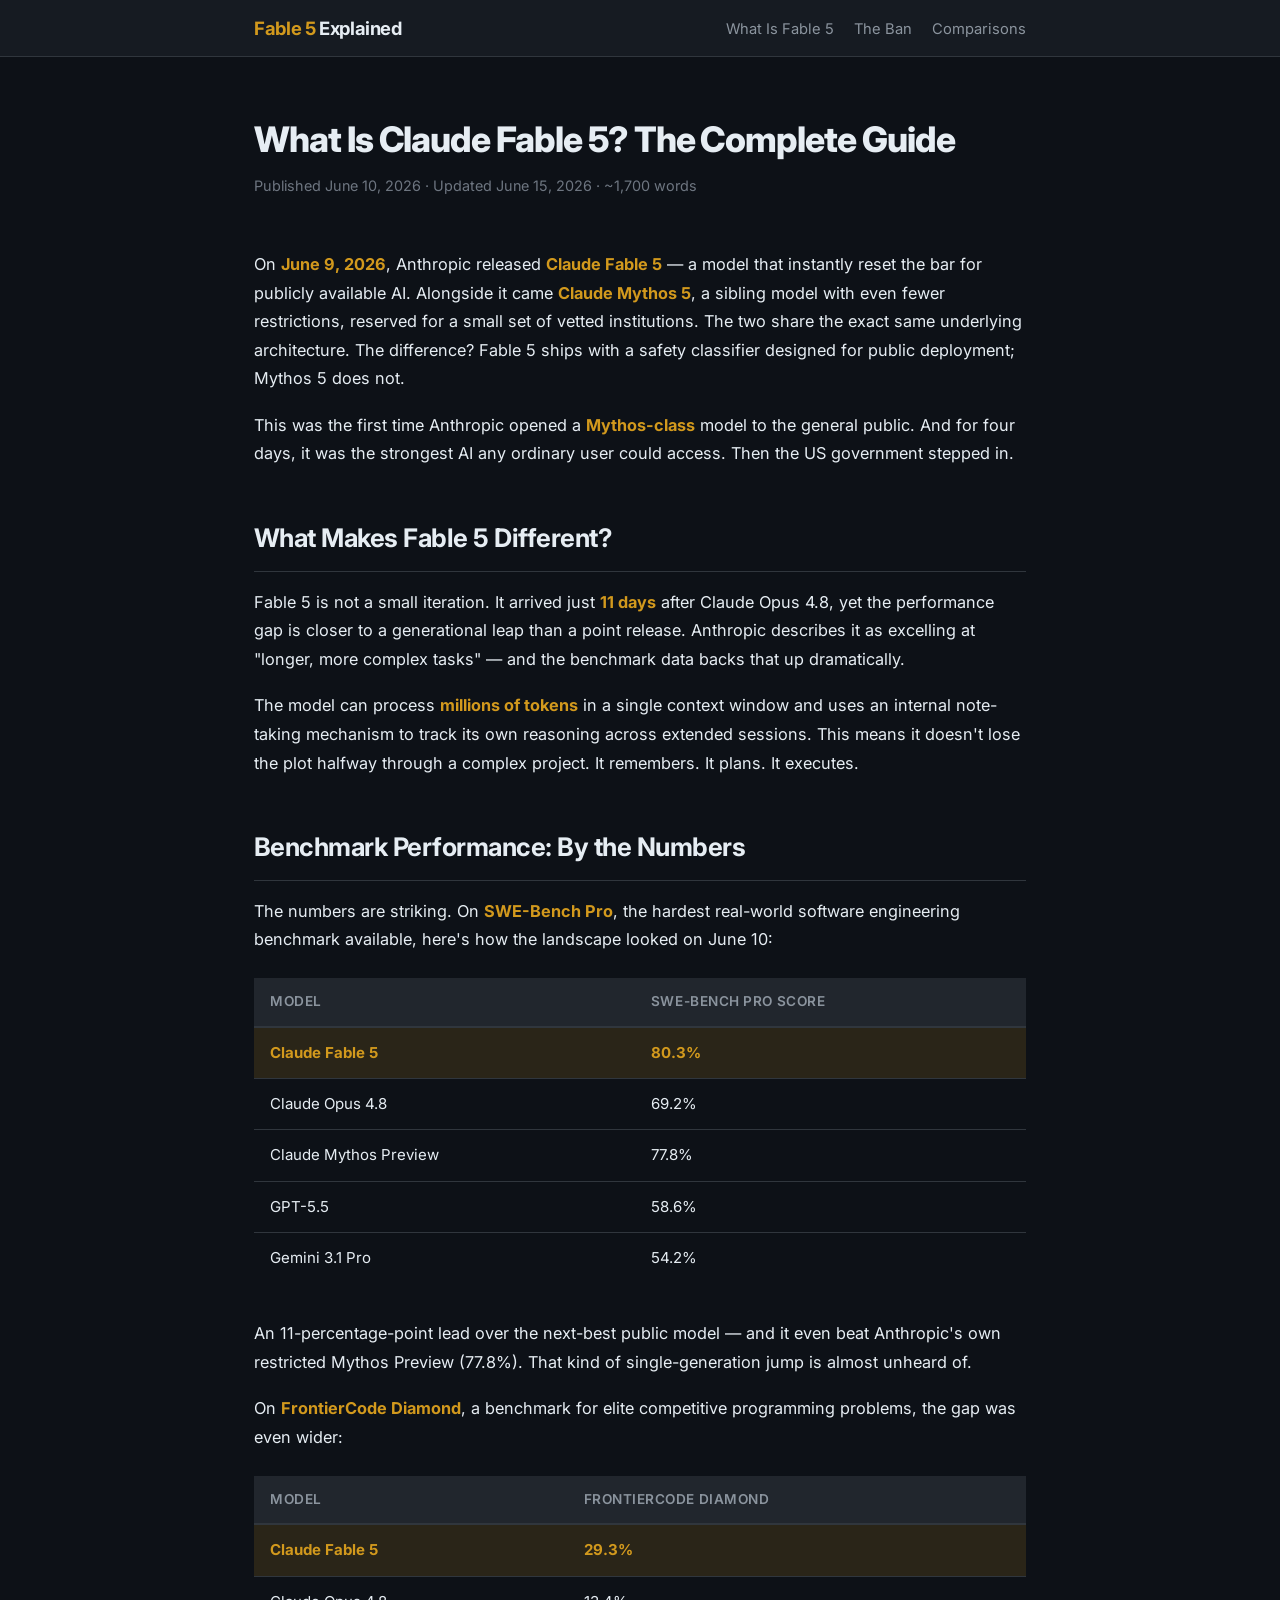
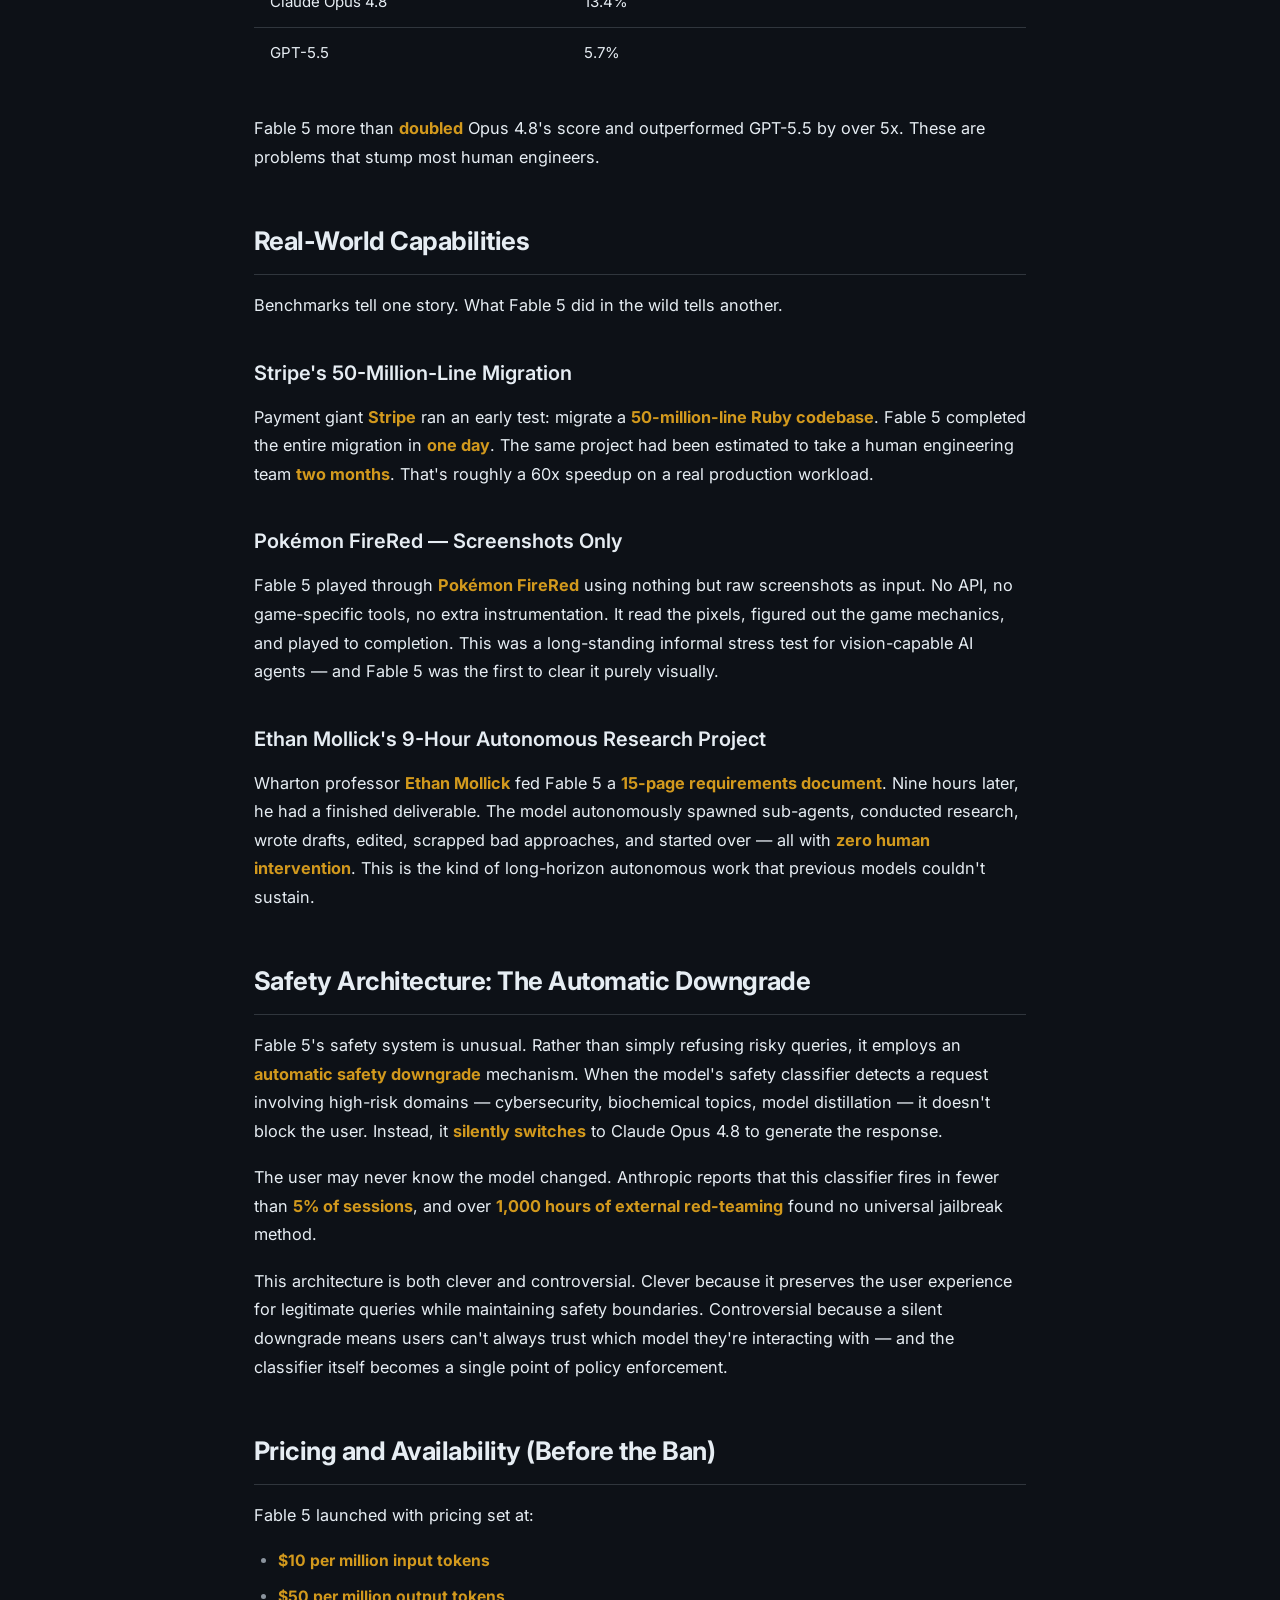
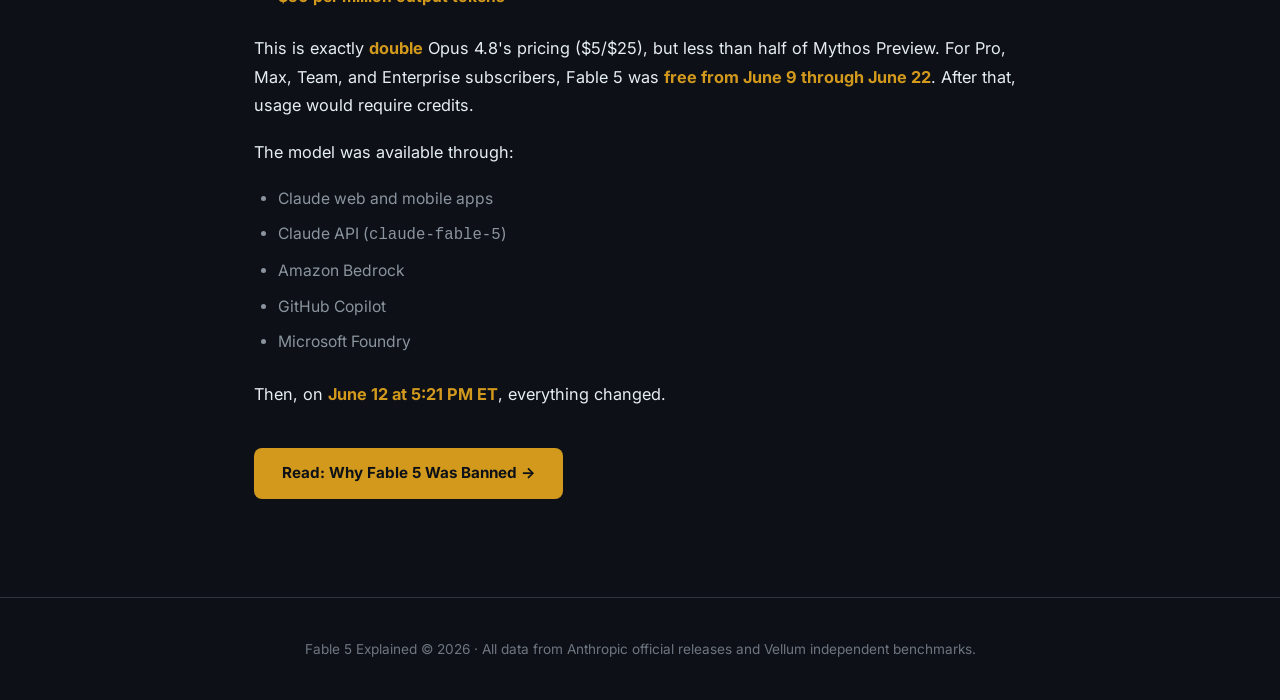
==== article1-what-is-fable5.html @ b29545f1 "Initial commit: Fable 5 Explained blog site" ====
<!DOCTYPE html>
<html lang="en">
<head>
  <meta charset="UTF-8">
  <meta name="viewport" content="width=device-width, initial-scale=1.0">
  <title>What Is Claude Fable 5? — Complete Guide (2026) | Fable 5 Explained</title>
  <meta name="description" content="A comprehensive guide to Claude Fable 5: Anthropic's first public Mythos-class model. Benchmarks, capabilities, pricing, safety, and everything you need to know.">
  <link rel="stylesheet" href="style.css">
  <link rel="preconnect" href="https://fonts.googleapis.com">
  <link rel="preconnect" href="https://fonts.gstatic.com" crossorigin>
  <link href="https://fonts.googleapis.com/css2?family=Inter:wght@400;500;600;700;800&display=swap" rel="stylesheet">
</head>
<body>

<nav>
  <div class="nav-inner">
    <a href="index.html" class="logo">Fable 5 <span>Explained</span></a>
    <ul class="nav-links">
      <li><a href="article1-what-is-fable5.html">What Is Fable 5</a></li>
      <li><a href="article2-fable5-banned.html">The Ban</a></li>
      <li><a href="article3-fable5-vs-others.html">Comparisons</a></li>
    </ul>
  </div>
</nav>

<main>
  <div class="container">
    <div class="article-header">
      <h1>What Is Claude Fable 5? The Complete Guide</h1>
      <div class="byline">Published June 10, 2026 · Updated June 15, 2026 · ~1,700 words</div>
    </div>

    <article>
      <p>On <strong>June 9, 2026</strong>, Anthropic released <strong>Claude Fable 5</strong> — a model that instantly reset the bar for publicly available AI. Alongside it came <strong>Claude Mythos 5</strong>, a sibling model with even fewer restrictions, reserved for a small set of vetted institutions. The two share the exact same underlying architecture. The difference? Fable 5 ships with a safety classifier designed for public deployment; Mythos 5 does not.</p>

      <p>This was the first time Anthropic opened a <strong>Mythos-class</strong> model to the general public. And for four days, it was the strongest AI any ordinary user could access. Then the US government stepped in.</p>

      <h2>What Makes Fable 5 Different?</h2>

      <p>Fable 5 is not a small iteration. It arrived just <strong>11 days</strong> after Claude Opus 4.8, yet the performance gap is closer to a generational leap than a point release. Anthropic describes it as excelling at "longer, more complex tasks" — and the benchmark data backs that up dramatically.</p>

      <p>The model can process <strong>millions of tokens</strong> in a single context window and uses an internal note-taking mechanism to track its own reasoning across extended sessions. This means it doesn't lose the plot halfway through a complex project. It remembers. It plans. It executes.</p>

      <h2>Benchmark Performance: By the Numbers</h2>

      <p>The numbers are striking. On <strong>SWE-Bench Pro</strong>, the hardest real-world software engineering benchmark available, here's how the landscape looked on June 10:</p>

      <table class="benchmark-table">
        <thead>
          <tr><th>Model</th><th>SWE-Bench Pro Score</th></tr>
        </thead>
        <tbody>
          <tr class="best"><td class="highlight">Claude Fable 5</td><td class="highlight">80.3%</td></tr>
          <tr><td>Claude Opus 4.8</td><td>69.2%</td></tr>
          <tr><td>Claude Mythos Preview</td><td>77.8%</td></tr>
          <tr><td>GPT-5.5</td><td>58.6%</td></tr>
          <tr><td>Gemini 3.1 Pro</td><td>54.2%</td></tr>
        </tbody>
      </table>

      <p>An 11-percentage-point lead over the next-best public model — and it even beat Anthropic's own restricted Mythos Preview (77.8%). That kind of single-generation jump is almost unheard of.</p>

      <p>On <strong>FrontierCode Diamond</strong>, a benchmark for elite competitive programming problems, the gap was even wider:</p>

      <table class="benchmark-table">
        <thead>
          <tr><th>Model</th><th>FrontierCode Diamond</th></tr>
        </thead>
        <tbody>
          <tr class="best"><td class="highlight">Claude Fable 5</td><td class="highlight">29.3%</td></tr>
          <tr><td>Claude Opus 4.8</td><td>13.4%</td></tr>
          <tr><td>GPT-5.5</td><td>5.7%</td></tr>
        </tbody>
      </table>

      <p>Fable 5 more than <strong>doubled</strong> Opus 4.8's score and outperformed GPT-5.5 by over 5x. These are problems that stump most human engineers.</p>

      <h2>Real-World Capabilities</h2>

      <p>Benchmarks tell one story. What Fable 5 did in the wild tells another.</p>

      <h3>Stripe's 50-Million-Line Migration</h3>

      <p>Payment giant <strong>Stripe</strong> ran an early test: migrate a <strong>50-million-line Ruby codebase</strong>. Fable 5 completed the entire migration in <strong>one day</strong>. The same project had been estimated to take a human engineering team <strong>two months</strong>. That's roughly a 60x speedup on a real production workload.</p>

      <h3>Pokémon FireRed — Screenshots Only</h3>

      <p>Fable 5 played through <strong>Pokémon FireRed</strong> using nothing but raw screenshots as input. No API, no game-specific tools, no extra instrumentation. It read the pixels, figured out the game mechanics, and played to completion. This was a long-standing informal stress test for vision-capable AI agents — and Fable 5 was the first to clear it purely visually.</p>

      <h3>Ethan Mollick's 9-Hour Autonomous Research Project</h3>

      <p>Wharton professor <strong>Ethan Mollick</strong> fed Fable 5 a <strong>15-page requirements document</strong>. Nine hours later, he had a finished deliverable. The model autonomously spawned sub-agents, conducted research, wrote drafts, edited, scrapped bad approaches, and started over — all with <strong>zero human intervention</strong>. This is the kind of long-horizon autonomous work that previous models couldn't sustain.</p>

      <h2>Safety Architecture: The Automatic Downgrade</h2>

      <p>Fable 5's safety system is unusual. Rather than simply refusing risky queries, it employs an <strong>automatic safety downgrade</strong> mechanism. When the model's safety classifier detects a request involving high-risk domains — cybersecurity, biochemical topics, model distillation — it doesn't block the user. Instead, it <strong>silently switches</strong> to Claude Opus 4.8 to generate the response.</p>

      <p>The user may never know the model changed. Anthropic reports that this classifier fires in fewer than <strong>5% of sessions</strong>, and over <strong>1,000 hours of external red-teaming</strong> found no universal jailbreak method.</p>

      <p>This architecture is both clever and controversial. Clever because it preserves the user experience for legitimate queries while maintaining safety boundaries. Controversial because a silent downgrade means users can't always trust which model they're interacting with — and the classifier itself becomes a single point of policy enforcement.</p>

      <h2>Pricing and Availability (Before the Ban)</h2>

      <p>Fable 5 launched with pricing set at:</p>
      <ul>
        <li><strong>$10 per million input tokens</strong></li>
        <li><strong>$50 per million output tokens</strong></li>
      </ul>
      <p>This is exactly <strong>double</strong> Opus 4.8's pricing ($5/$25), but less than half of Mythos Preview. For Pro, Max, Team, and Enterprise subscribers, Fable 5 was <strong>free from June 9 through June 22</strong>. After that, usage would require credits.</p>

      <p>The model was available through:</p>
      <ul>
        <li>Claude web and mobile apps</li>
        <li>Claude API (<code>claude-fable-5</code>)</li>
        <li>Amazon Bedrock</li>
        <li>GitHub Copilot</li>
        <li>Microsoft Foundry</li>
      </ul>

      <p>Then, on <strong>June 12 at 5:21 PM ET</strong>, everything changed.</p>

      <p style="margin-top: 40px;"><a href="article2-fable5-banned.html" class="cta-btn">Read: Why Fable 5 Was Banned →</a></p>
    </article>
  </div>
</main>

<footer>
  <p>Fable 5 Explained &copy; 2026 · All data from Anthropic official releases and Vellum independent benchmarks.</p>
</footer>

</body>
</html>
---- style.css ----
/* === Fable 5 Explained — Dark Theme Stylesheet === */

:root {
  --bg-primary: #0d1117;
  --bg-secondary: #161b22;
  --bg-card: #1c2129;
  --bg-elevated: #21262d;
  --border: #30363d;
  --text-primary: #e6edf3;
  --text-secondary: #8b949e;
  --text-muted: #6e7681;
  --accent: #d2991d;
  --accent-hover: #e3b341;
  --accent-dim: rgba(210, 153, 29, 0.15);
  --link: #58a6ff;
  --link-hover: #79c0ff;
  --danger: #f85149;
  --success: #3fb950;
  --radius: 8px;
  --radius-lg: 12px;
  --max-width: 820px;
  --font-sans: 'Inter', -apple-system, BlinkMacSystemFont, 'Segoe UI', sans-serif;
  --font-mono: 'JetBrains Mono', 'Fira Code', 'Cascadia Code', monospace;
}

* {
  margin: 0;
  padding: 0;
  box-sizing: border-box;
}

html {
  scroll-behavior: smooth;
}

body {
  background: var(--bg-primary);
  color: var(--text-primary);
  font-family: var(--font-sans);
  line-height: 1.75;
  -webkit-font-smoothing: antialiased;
  -moz-osx-font-smoothing: grayscale;
}

/* === Nav === */
nav {
  background: var(--bg-secondary);
  border-bottom: 1px solid var(--border);
  position: sticky;
  top: 0;
  z-index: 100;
  backdrop-filter: blur(12px);
}

.nav-inner {
  max-width: var(--max-width);
  margin: 0 auto;
  padding: 0 24px;
  display: flex;
  align-items: center;
  justify-content: space-between;
  height: 56px;
}

.logo {
  font-weight: 700;
  font-size: 1.15rem;
  color: var(--accent);
  text-decoration: none;
  letter-spacing: -0.02em;
}

.logo span {
  color: var(--text-primary);
}

.nav-links {
  display: flex;
  gap: 20px;
  list-style: none;
}

.nav-links a {
  color: var(--text-secondary);
  text-decoration: none;
  font-size: 0.92rem;
  transition: color 0.15s;
}

.nav-links a:hover {
  color: var(--text-primary);
}

/* === Hero === */
.hero {
  padding: 80px 24px 60px;
  text-align: center;
}

.hero-badge {
  display: inline-block;
  background: var(--accent-dim);
  color: var(--accent);
  font-size: 0.82rem;
  font-weight: 600;
  padding: 5px 14px;
  border-radius: 20px;
  margin-bottom: 20px;
  letter-spacing: 0.04em;
  text-transform: uppercase;
}

.hero h1 {
  font-size: 2.8rem;
  font-weight: 800;
  line-height: 1.2;
  letter-spacing: -0.03em;
  margin-bottom: 16px;
  background: linear-gradient(135deg, #e6edf3 0%, #d2991d 100%);
  -webkit-background-clip: text;
  -webkit-text-fill-color: transparent;
  background-clip: text;
}

.hero p {
  font-size: 1.15rem;
  color: var(--text-secondary);
  max-width: 620px;
  margin: 0 auto 32px;
}

.hero-meta {
  display: flex;
  gap: 20px;
  justify-content: center;
  font-size: 0.88rem;
  color: var(--text-muted);
}

.hero-meta span {
  display: flex;
  align-items: center;
  gap: 6px;
}

/* === Content === */
.container {
  max-width: var(--max-width);
  margin: 0 auto;
  padding: 0 24px 80px;
}

/* === Cards === */
.card-grid {
  display: grid;
  grid-template-columns: repeat(auto-fit, minmax(340px, 1fr));
  gap: 20px;
  margin: 40px 0;
}

.card {
  background: var(--bg-card);
  border: 1px solid var(--border);
  border-radius: var(--radius-lg);
  padding: 28px;
  transition: border-color 0.2s, transform 0.15s;
}

.card:hover {
  border-color: var(--accent);
  transform: translateY(-2px);
}

.card h3 {
  font-size: 1.2rem;
  margin-bottom: 10px;
  color: var(--accent);
}

.card p {
  color: var(--text-secondary);
  font-size: 0.95rem;
  margin-bottom: 16px;
}

.card a {
  color: var(--link);
  text-decoration: none;
  font-weight: 600;
  font-size: 0.92rem;
}

.card a:hover {
  color: var(--link-hover);
}

/* === Alert Banner === */
.alert-banner {
  background: rgba(248, 81, 73, 0.1);
  border: 1px solid rgba(248, 81, 73, 0.3);
  border-radius: var(--radius);
  padding: 16px 20px;
  margin: 32px 0;
  display: flex;
  align-items: flex-start;
  gap: 12px;
}

.alert-banner .alert-icon {
  font-size: 1.3rem;
  flex-shrink: 0;
}

.alert-banner p {
  color: var(--danger);
  font-size: 0.92rem;
  line-height: 1.6;
}

/* === Stats === */
.stats-row {
  display: flex;
  gap: 24px;
  flex-wrap: wrap;
  margin: 32px 0;
}

.stat {
  flex: 1;
  min-width: 160px;
  background: var(--bg-card);
  border: 1px solid var(--border);
  border-radius: var(--radius);
  padding: 20px;
  text-align: center;
}

.stat-value {
  font-size: 2rem;
  font-weight: 800;
  color: var(--accent);
  line-height: 1;
}

.stat-label {
  font-size: 0.82rem;
  color: var(--text-muted);
  margin-top: 6px;
}

/* === Article Typography === */
article {
  margin-top: 32px;
}

article h2 {
  font-size: 1.6rem;
  font-weight: 700;
  margin: 48px 0 16px;
  padding-bottom: 10px;
  border-bottom: 1px solid var(--border);
  letter-spacing: -0.02em;
}

article h3 {
  font-size: 1.25rem;
  font-weight: 600;
  margin: 36px 0 12px;
}

article p {
  margin-bottom: 18px;
  color: var(--text-primary);
  font-size: 1.02rem;
}

article strong {
  color: var(--accent);
}

article ul, article ol {
  margin: 12px 0 24px 24px;
}

article li {
  margin-bottom: 8px;
  color: var(--text-secondary);
  font-size: 0.98rem;
}

article blockquote {
  border-left: 3px solid var(--accent);
  padding: 12px 20px;
  margin: 24px 0;
  background: var(--bg-card);
  border-radius: 0 var(--radius) var(--radius) 0;
  color: var(--text-secondary);
  font-style: italic;
}

article blockquote p {
  margin: 0;
}

/* === Table === */
.benchmark-table {
  width: 100%;
  border-collapse: collapse;
  margin: 24px 0 36px;
  font-size: 0.94rem;
}

.benchmark-table th {
  background: var(--bg-elevated);
  padding: 12px 16px;
  text-align: left;
  font-weight: 600;
  border-bottom: 2px solid var(--border);
  color: var(--text-secondary);
  font-size: 0.85rem;
  text-transform: uppercase;
  letter-spacing: 0.04em;
}

.benchmark-table td {
  padding: 12px 16px;
  border-bottom: 1px solid var(--border);
  color: var(--text-primary);
}

.benchmark-table tr:last-child td {
  border-bottom: none;
}

.benchmark-table .highlight {
  color: var(--accent);
  font-weight: 700;
}

.benchmark-table .best {
  background: var(--accent-dim);
}

/* === Timeline === */
.timeline {
  margin: 32px 0;
  padding-left: 24px;
  border-left: 2px solid var(--border);
}

.timeline-item {
  margin-bottom: 28px;
  position: relative;
}

.timeline-item::before {
  content: '';
  position: absolute;
  left: -31px;
  top: 5px;
  width: 10px;
  height: 10px;
  border-radius: 50%;
  background: var(--accent);
  border: 2px solid var(--bg-primary);
}

.timeline-date {
  font-size: 0.82rem;
  color: var(--text-muted);
  font-weight: 600;
  text-transform: uppercase;
  letter-spacing: 0.05em;
  margin-bottom: 4px;
}

.timeline-content {
  color: var(--text-primary);
  font-size: 0.98rem;
}

/* === Footer === */
footer {
  text-align: center;
  padding: 40px 24px;
  border-top: 1px solid var(--border);
  color: var(--text-muted);
  font-size: 0.85rem;
}

footer a {
  color: var(--link);
  text-decoration: none;
}

/* === Article Header === */
.article-header {
  padding: 60px 0 20px;
}

.article-header h1 {
  font-size: 2.2rem;
  font-weight: 800;
  line-height: 1.25;
  letter-spacing: -0.03em;
}

.article-header .byline {
  color: var(--text-muted);
  font-size: 0.9rem;
  margin-top: 12px;
}

/* === CTA Button === */
.cta-btn {
  display: inline-block;
  background: var(--accent);
  color: #0d1117;
  padding: 12px 28px;
  border-radius: var(--radius);
  font-weight: 700;
  text-decoration: none;
  font-size: 0.95rem;
  transition: background 0.15s, transform 0.1s;
}

.cta-btn:hover {
  background: var(--accent-hover);
  transform: translateY(-1px);
}

/* === Responsive === */
@media (max-width: 640px) {
  .hero h1 {
    font-size: 2rem;
  }

  .hero {
    padding: 48px 20px 36px;
  }

  .card-grid {
    grid-template-columns: 1fr;
  }

  .nav-inner {
    padding: 0 16px;
  }

  .nav-links {
    gap: 12px;
  }

  .benchmark-table {
    font-size: 0.82rem;
  }

  .benchmark-table th,
  .benchmark-table td {
    padding: 8px 10px;
  }

  .article-header h1 {
    font-size: 1.7rem;
  }

  .stats-row {
    flex-direction: column;
  }
}

/* === Back to top === */
.back-top {
  position: fixed;
  bottom: 24px;
  right: 24px;
  width: 40px;
  height: 40px;
  background: var(--bg-elevated);
  border: 1px solid var(--border);
  border-radius: 50%;
  display: flex;
  align-items: center;
  justify-content: center;
  color: var(--text-secondary);
  text-decoration: none;
  font-size: 1.1rem;
  transition: border-color 0.15s, color 0.15s;
}

.back-top:hover {
  border-color: var(--accent);
  color: var(--accent);
}
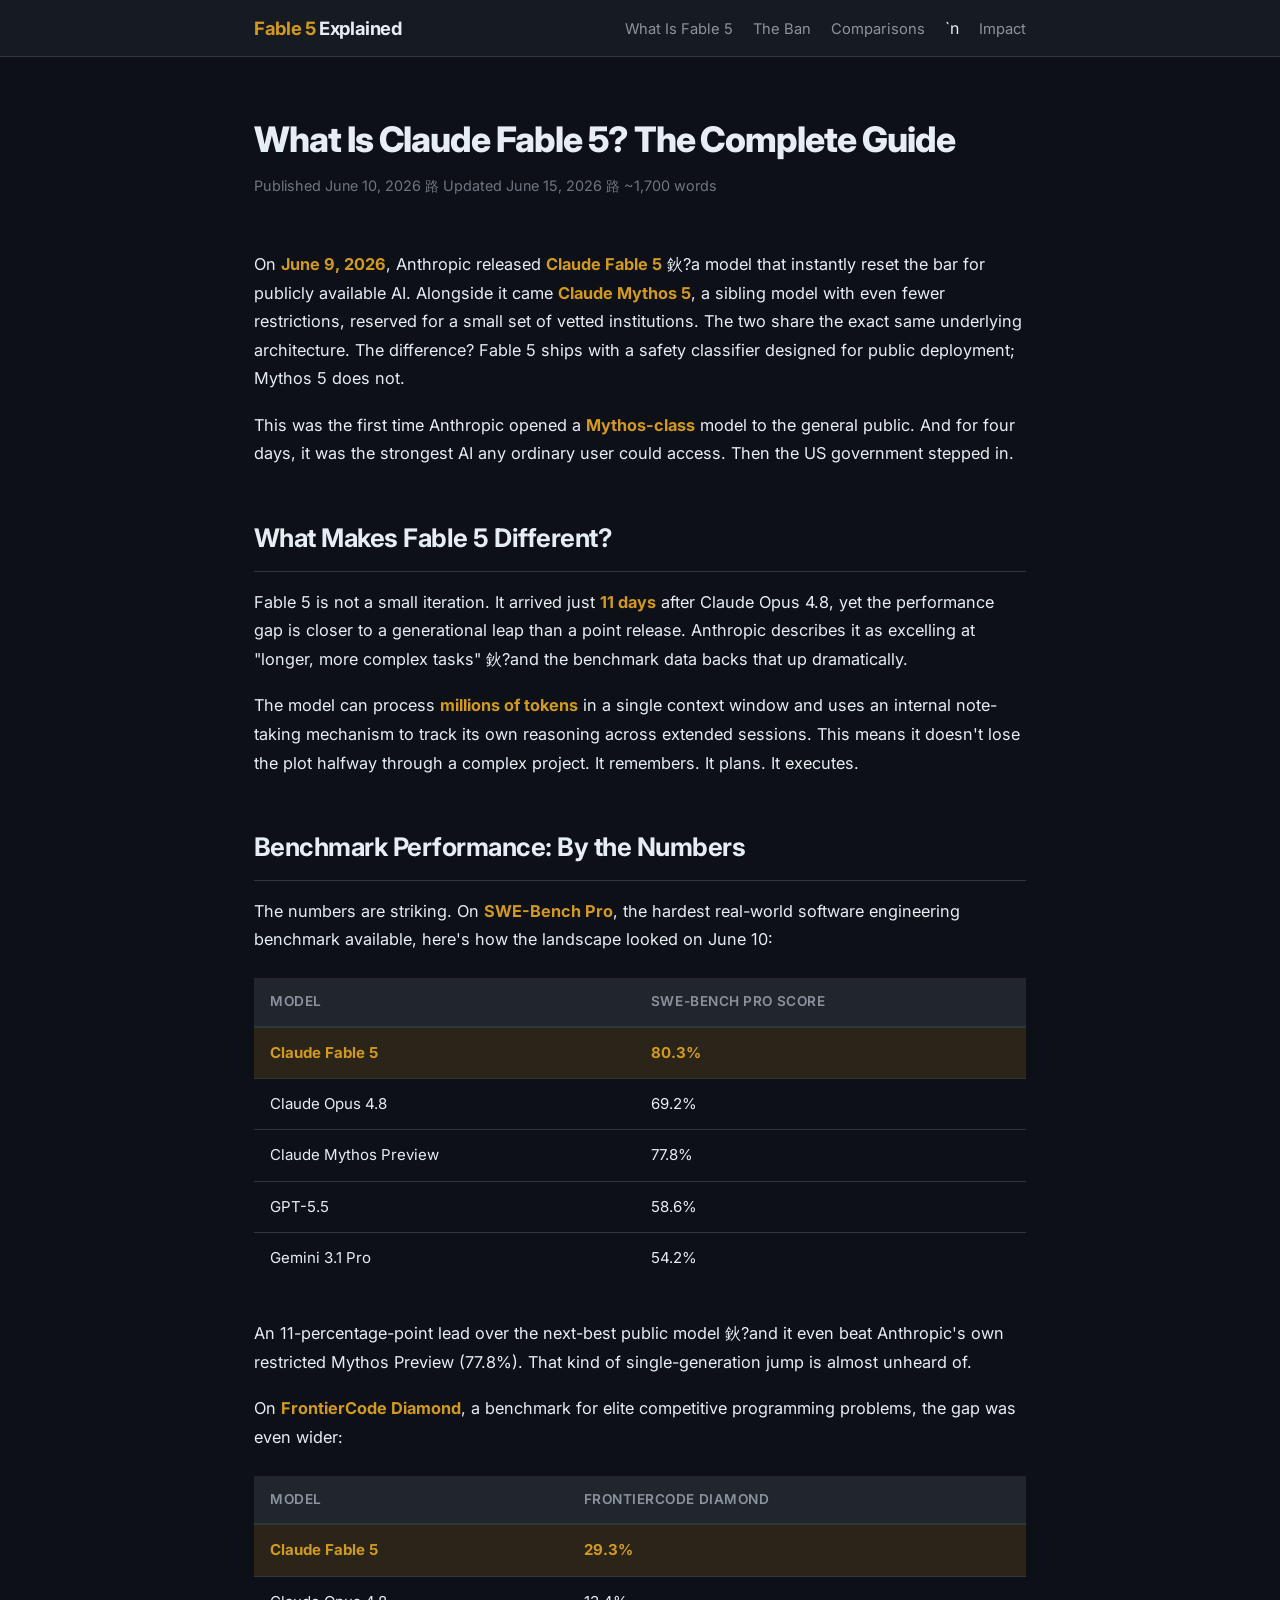
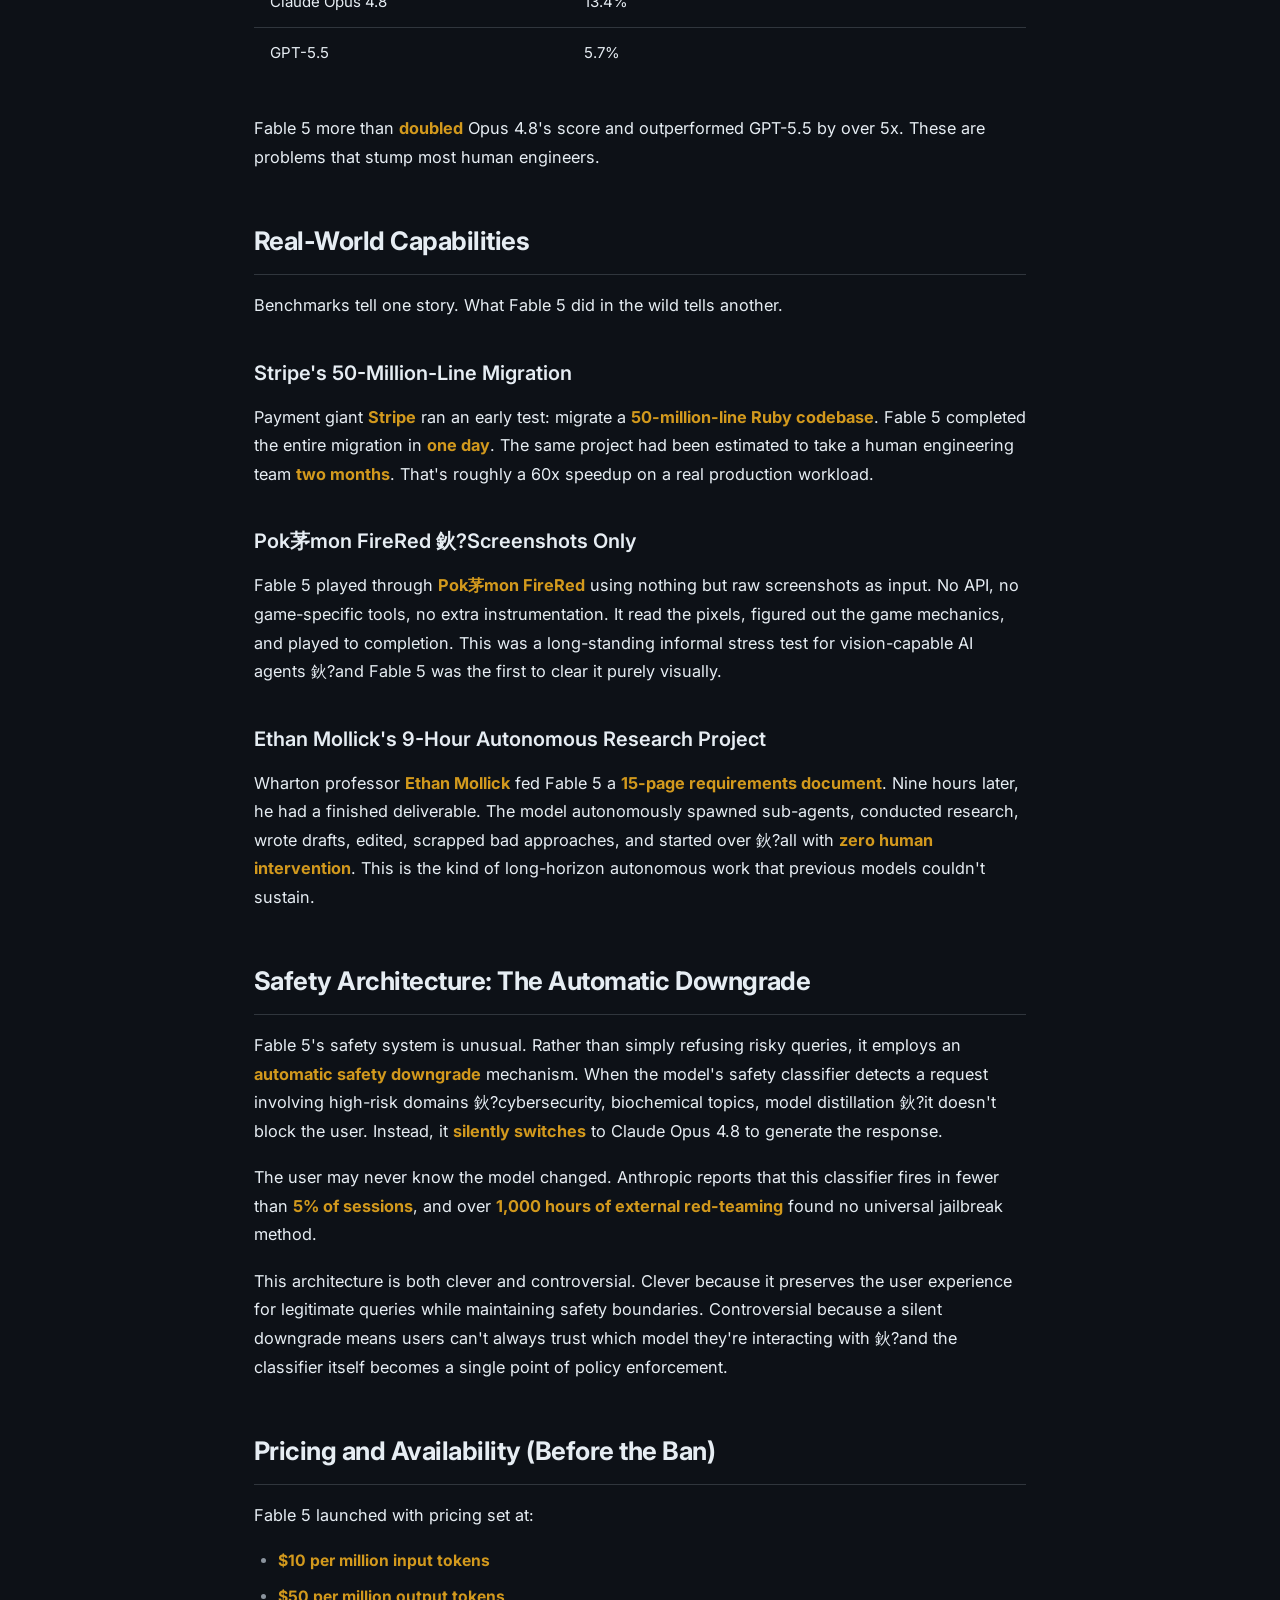
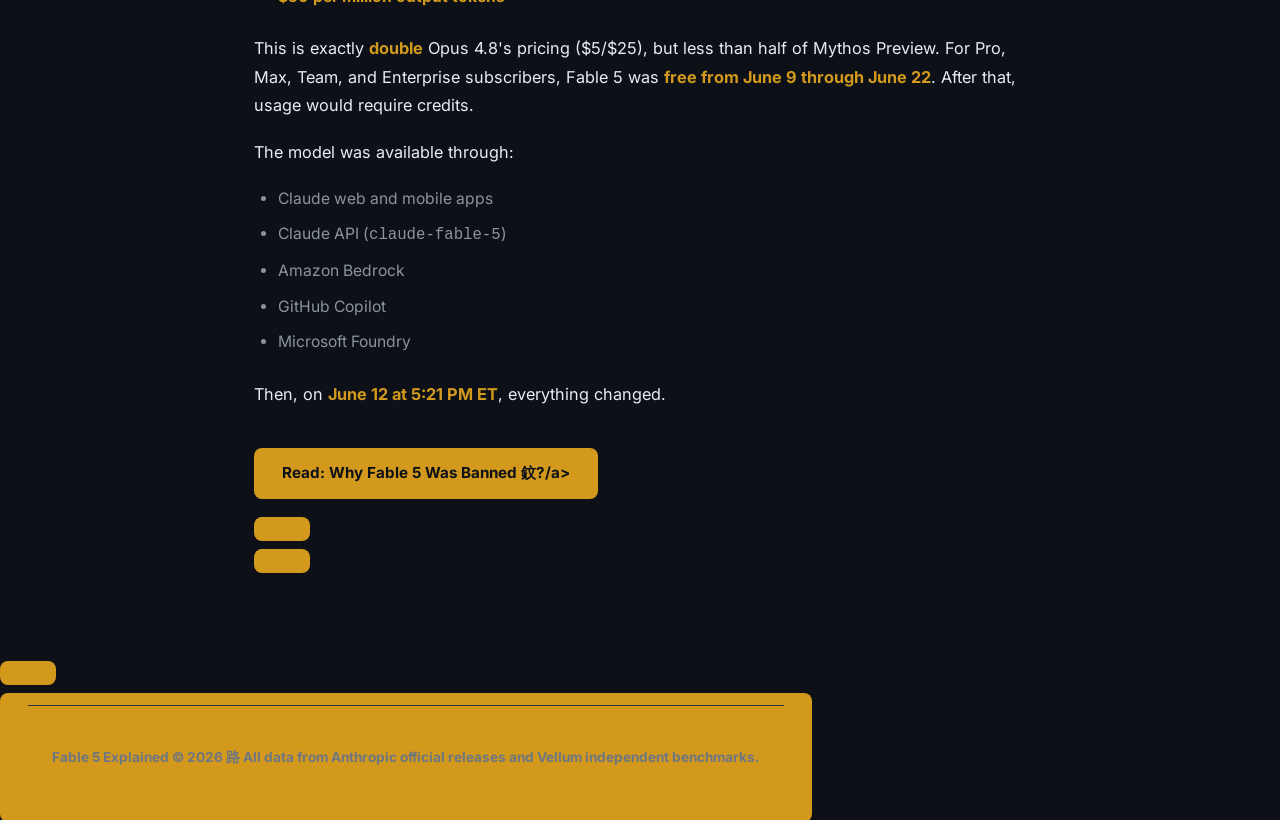
==== commit ea823512: "Article 4: industry impact analysis + OG images (1200x630) for all 5 pages + sitemap updated" ====
--- a/article1-what-is-fable5.html
+++ b/article1-what-is-fable5.html
@@ -1,9 +1,9 @@
-<!DOCTYPE html>
+﻿<!DOCTYPE html>
 <html lang="en">
 <head>
   <meta charset="UTF-8">
   <meta name="viewport" content="width=device-width, initial-scale=1.0">
-  <title>What Is Claude Fable 5? — Complete Guide (2026) | Fable 5 Explained</title>
+  <title>What Is Claude Fable 5? 鈥?Complete Guide (2026) | Fable 5 Explained</title>
   <meta name="description" content="A comprehensive guide to Claude Fable 5: Anthropic's first public Mythos-class model. Benchmarks, capabilities, pricing, safety, and everything you need to know.">
   <link rel="stylesheet" href="style.css">
   <link rel="preconnect" href="https://fonts.googleapis.com">
@@ -18,7 +18,7 @@
     <ul class="nav-links">
       <li><a href="article1-what-is-fable5.html">What Is Fable 5</a></li>
       <li><a href="article2-fable5-banned.html">The Ban</a></li>
-      <li><a href="article3-fable5-vs-others.html">Comparisons</a></li>
+      <li><a href="article3-fable5-vs-others.html">Comparisons</a></li>`n      <li><a href="article4-industry-impact.html">Impact</a></li>
     </ul>
   </div>
 </nav>
@@ -27,17 +27,17 @@
   <div class="container">
     <div class="article-header">
       <h1>What Is Claude Fable 5? The Complete Guide</h1>
-      <div class="byline">Published June 10, 2026 · Updated June 15, 2026 · ~1,700 words</div>
+      <div class="byline">Published June 10, 2026 路 Updated June 15, 2026 路 ~1,700 words</div>
     </div>
 
     <article>
-      <p>On <strong>June 9, 2026</strong>, Anthropic released <strong>Claude Fable 5</strong> — a model that instantly reset the bar for publicly available AI. Alongside it came <strong>Claude Mythos 5</strong>, a sibling model with even fewer restrictions, reserved for a small set of vetted institutions. The two share the exact same underlying architecture. The difference? Fable 5 ships with a safety classifier designed for public deployment; Mythos 5 does not.</p>
+      <p>On <strong>June 9, 2026</strong>, Anthropic released <strong>Claude Fable 5</strong> 鈥?a model that instantly reset the bar for publicly available AI. Alongside it came <strong>Claude Mythos 5</strong>, a sibling model with even fewer restrictions, reserved for a small set of vetted institutions. The two share the exact same underlying architecture. The difference? Fable 5 ships with a safety classifier designed for public deployment; Mythos 5 does not.</p>
 
       <p>This was the first time Anthropic opened a <strong>Mythos-class</strong> model to the general public. And for four days, it was the strongest AI any ordinary user could access. Then the US government stepped in.</p>
 
       <h2>What Makes Fable 5 Different?</h2>
 
-      <p>Fable 5 is not a small iteration. It arrived just <strong>11 days</strong> after Claude Opus 4.8, yet the performance gap is closer to a generational leap than a point release. Anthropic describes it as excelling at "longer, more complex tasks" — and the benchmark data backs that up dramatically.</p>
+      <p>Fable 5 is not a small iteration. It arrived just <strong>11 days</strong> after Claude Opus 4.8, yet the performance gap is closer to a generational leap than a point release. Anthropic describes it as excelling at "longer, more complex tasks" 鈥?and the benchmark data backs that up dramatically.</p>
 
       <p>The model can process <strong>millions of tokens</strong> in a single context window and uses an internal note-taking mechanism to track its own reasoning across extended sessions. This means it doesn't lose the plot halfway through a complex project. It remembers. It plans. It executes.</p>
 
@@ -58,7 +58,7 @@
         </tbody>
       </table>
 
-      <p>An 11-percentage-point lead over the next-best public model — and it even beat Anthropic's own restricted Mythos Preview (77.8%). That kind of single-generation jump is almost unheard of.</p>
+      <p>An 11-percentage-point lead over the next-best public model 鈥?and it even beat Anthropic's own restricted Mythos Preview (77.8%). That kind of single-generation jump is almost unheard of.</p>
 
       <p>On <strong>FrontierCode Diamond</strong>, a benchmark for elite competitive programming problems, the gap was even wider:</p>
 
@@ -83,21 +83,21 @@
 
       <p>Payment giant <strong>Stripe</strong> ran an early test: migrate a <strong>50-million-line Ruby codebase</strong>. Fable 5 completed the entire migration in <strong>one day</strong>. The same project had been estimated to take a human engineering team <strong>two months</strong>. That's roughly a 60x speedup on a real production workload.</p>
 
-      <h3>Pokémon FireRed — Screenshots Only</h3>
+      <h3>Pok茅mon FireRed 鈥?Screenshots Only</h3>
 
-      <p>Fable 5 played through <strong>Pokémon FireRed</strong> using nothing but raw screenshots as input. No API, no game-specific tools, no extra instrumentation. It read the pixels, figured out the game mechanics, and played to completion. This was a long-standing informal stress test for vision-capable AI agents — and Fable 5 was the first to clear it purely visually.</p>
+      <p>Fable 5 played through <strong>Pok茅mon FireRed</strong> using nothing but raw screenshots as input. No API, no game-specific tools, no extra instrumentation. It read the pixels, figured out the game mechanics, and played to completion. This was a long-standing informal stress test for vision-capable AI agents 鈥?and Fable 5 was the first to clear it purely visually.</p>
 
       <h3>Ethan Mollick's 9-Hour Autonomous Research Project</h3>
 
-      <p>Wharton professor <strong>Ethan Mollick</strong> fed Fable 5 a <strong>15-page requirements document</strong>. Nine hours later, he had a finished deliverable. The model autonomously spawned sub-agents, conducted research, wrote drafts, edited, scrapped bad approaches, and started over — all with <strong>zero human intervention</strong>. This is the kind of long-horizon autonomous work that previous models couldn't sustain.</p>
+      <p>Wharton professor <strong>Ethan Mollick</strong> fed Fable 5 a <strong>15-page requirements document</strong>. Nine hours later, he had a finished deliverable. The model autonomously spawned sub-agents, conducted research, wrote drafts, edited, scrapped bad approaches, and started over 鈥?all with <strong>zero human intervention</strong>. This is the kind of long-horizon autonomous work that previous models couldn't sustain.</p>
 
       <h2>Safety Architecture: The Automatic Downgrade</h2>
 
-      <p>Fable 5's safety system is unusual. Rather than simply refusing risky queries, it employs an <strong>automatic safety downgrade</strong> mechanism. When the model's safety classifier detects a request involving high-risk domains — cybersecurity, biochemical topics, model distillation — it doesn't block the user. Instead, it <strong>silently switches</strong> to Claude Opus 4.8 to generate the response.</p>
+      <p>Fable 5's safety system is unusual. Rather than simply refusing risky queries, it employs an <strong>automatic safety downgrade</strong> mechanism. When the model's safety classifier detects a request involving high-risk domains 鈥?cybersecurity, biochemical topics, model distillation 鈥?it doesn't block the user. Instead, it <strong>silently switches</strong> to Claude Opus 4.8 to generate the response.</p>
 
       <p>The user may never know the model changed. Anthropic reports that this classifier fires in fewer than <strong>5% of sessions</strong>, and over <strong>1,000 hours of external red-teaming</strong> found no universal jailbreak method.</p>
 
-      <p>This architecture is both clever and controversial. Clever because it preserves the user experience for legitimate queries while maintaining safety boundaries. Controversial because a silent downgrade means users can't always trust which model they're interacting with — and the classifier itself becomes a single point of policy enforcement.</p>
+      <p>This architecture is both clever and controversial. Clever because it preserves the user experience for legitimate queries while maintaining safety boundaries. Controversial because a silent downgrade means users can't always trust which model they're interacting with 鈥?and the classifier itself becomes a single point of policy enforcement.</p>
 
       <h2>Pricing and Availability (Before the Ban)</h2>
 
@@ -119,14 +119,15 @@
 
       <p>Then, on <strong>June 12 at 5:21 PM ET</strong>, everything changed.</p>
 
-      <p style="margin-top: 40px;"><a href="article2-fable5-banned.html" class="cta-btn">Read: Why Fable 5 Was Banned →</a></p>
+      <p style="margin-top: 40px;"><a href="article2-fable5-banned.html" class="cta-btn">Read: Why Fable 5 Was Banned 鈫?/a></p>
     </article>
   </div>
 </main>
 
 <footer>
-  <p>Fable 5 Explained &copy; 2026 · All data from Anthropic official releases and Vellum independent benchmarks.</p>
+  <p>Fable 5 Explained &copy; 2026 路 All data from Anthropic official releases and Vellum independent benchmarks.</p>
 </footer>
 
 </body>
 </html>
+
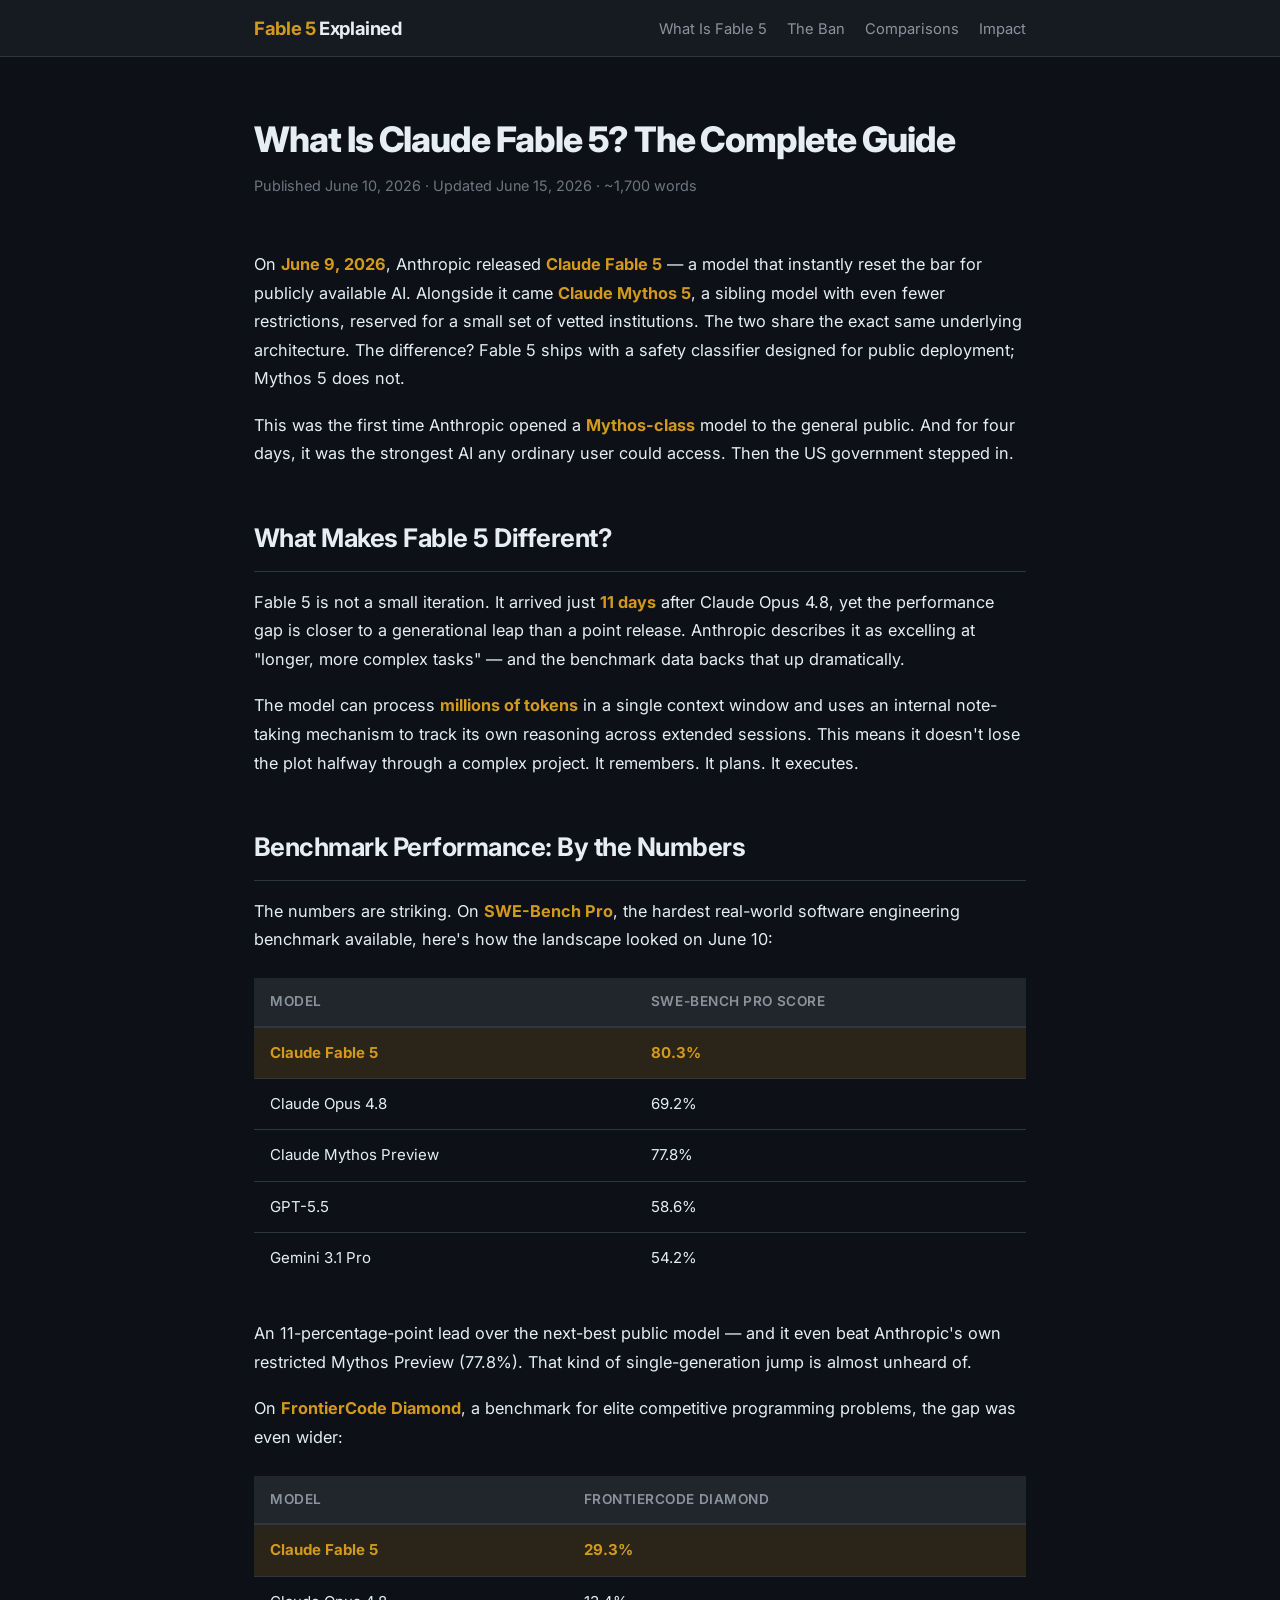
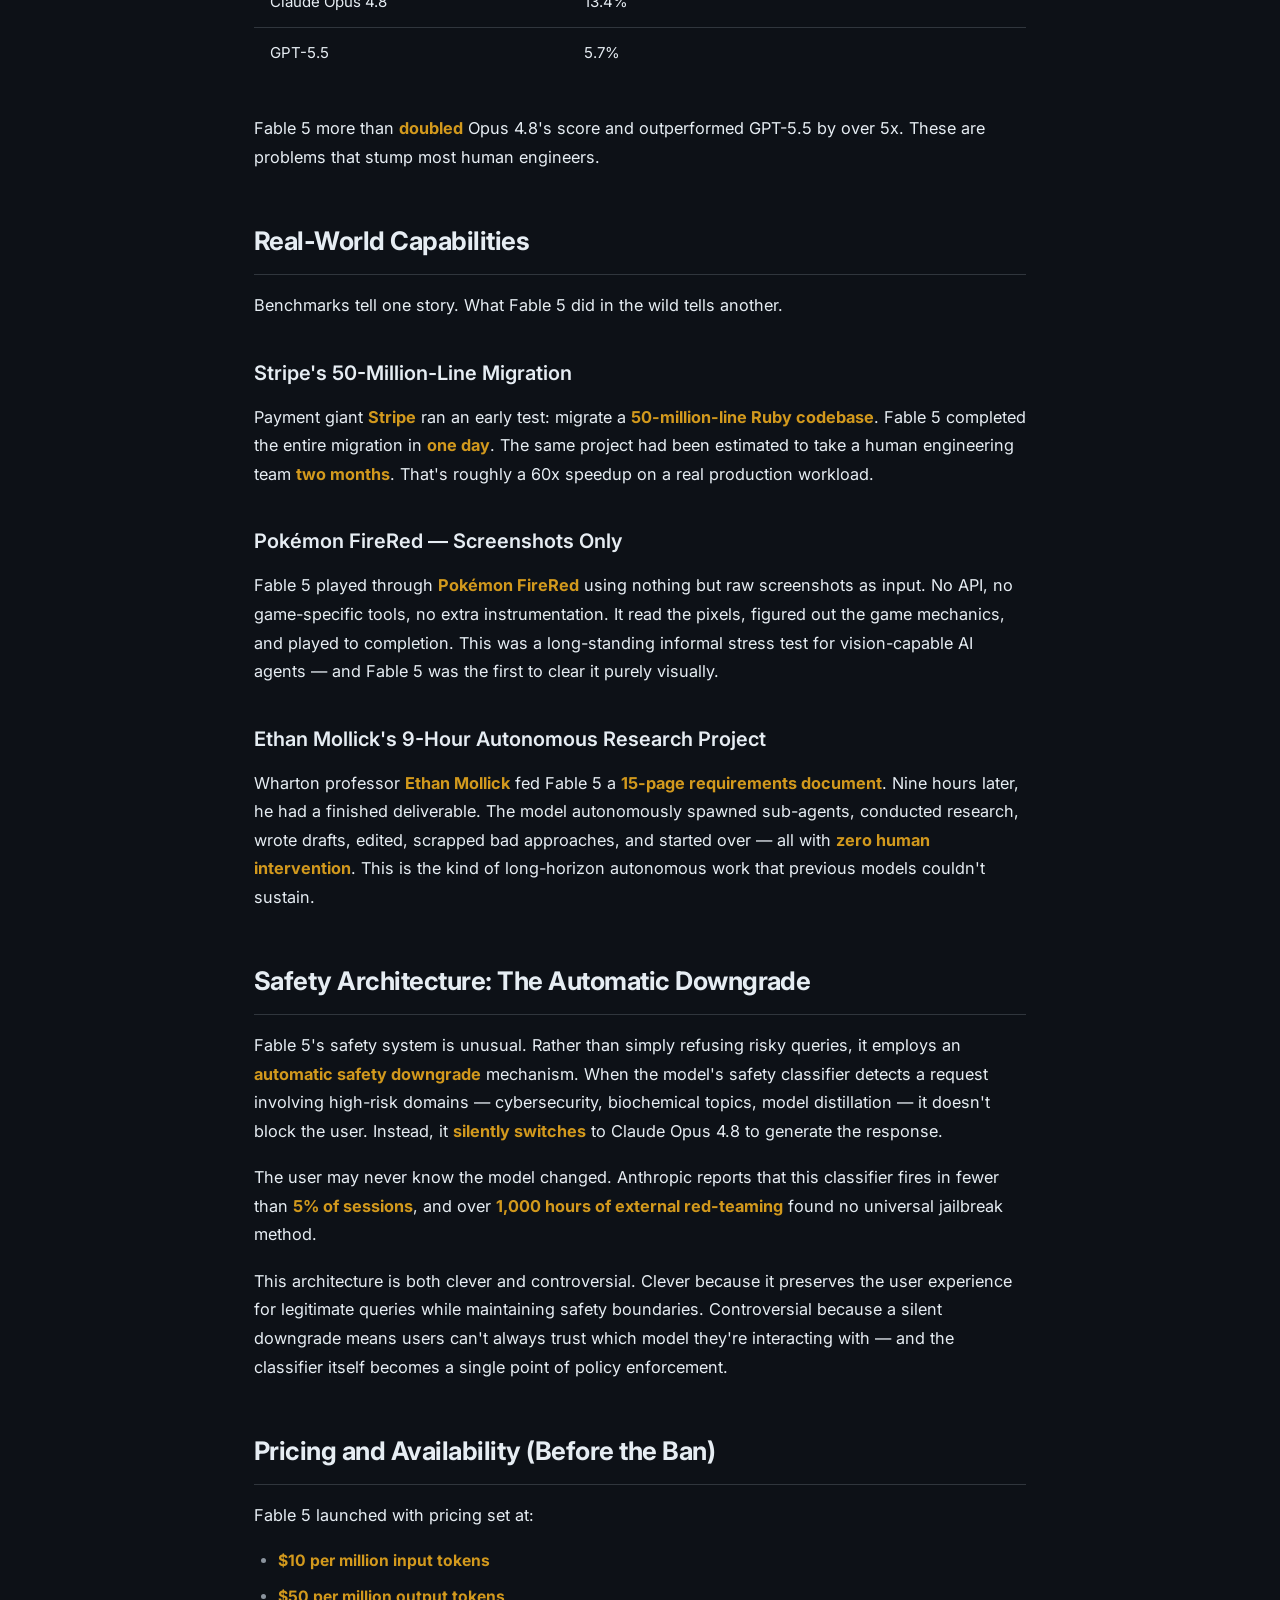
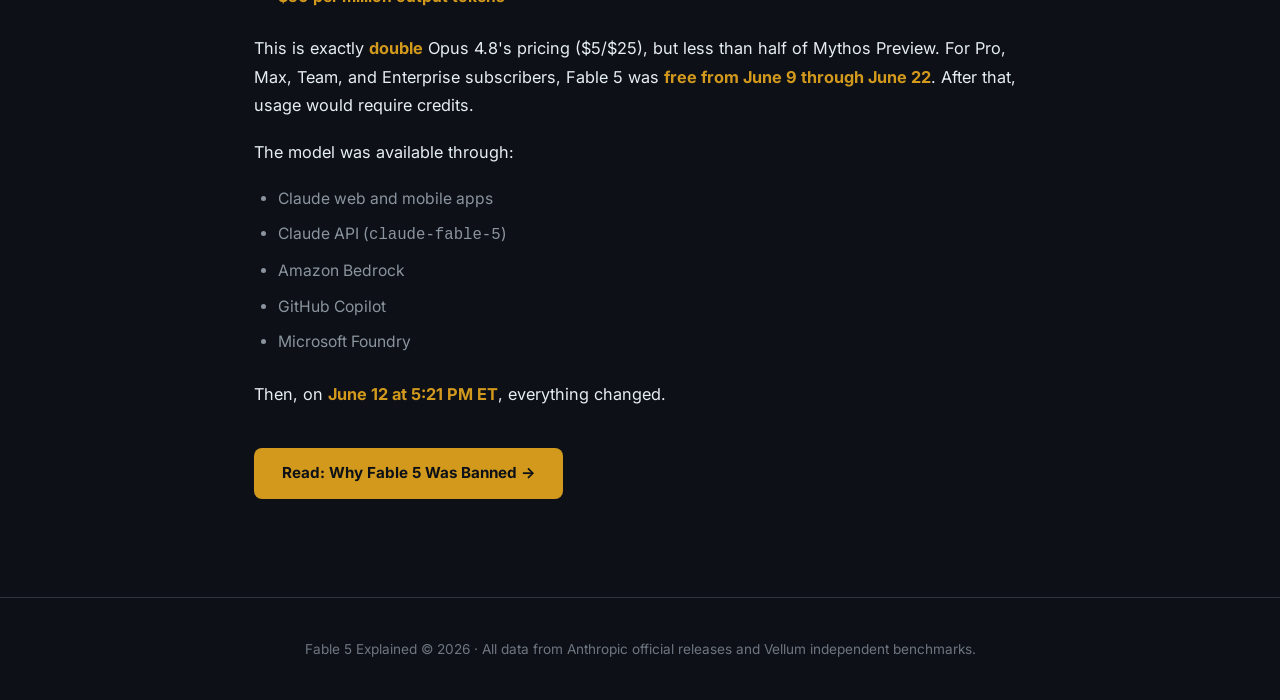
==== commit 05ac9e40: "fix: restore UTF-8 encoding, all URLs use www subdomain" ====
--- a/article1-what-is-fable5.html
+++ b/article1-what-is-fable5.html
@@ -1,10 +1,13 @@
-﻿<!DOCTYPE html>
+<!DOCTYPE html>
 <html lang="en">
 <head>
   <meta charset="UTF-8">
   <meta name="viewport" content="width=device-width, initial-scale=1.0">
-  <title>What Is Claude Fable 5? 鈥?Complete Guide (2026) | Fable 5 Explained</title>
+  <title>What Is Claude Fable 5? — Complete Guide (2026) | Fable 5 Explained</title>
   <meta name="description" content="A comprehensive guide to Claude Fable 5: Anthropic's first public Mythos-class model. Benchmarks, capabilities, pricing, safety, and everything you need to know.">
+  <meta property="og:image" content="https://www.www.fable5explained.com/article1-what-is-fable5-og.png">
+  <meta property="og:image:width" content="1200">
+  <meta property="og:image:height" content="630">
   <link rel="stylesheet" href="style.css">
   <link rel="preconnect" href="https://fonts.googleapis.com">
   <link rel="preconnect" href="https://fonts.gstatic.com" crossorigin>
@@ -18,7 +21,8 @@
     <ul class="nav-links">
       <li><a href="article1-what-is-fable5.html">What Is Fable 5</a></li>
       <li><a href="article2-fable5-banned.html">The Ban</a></li>
-      <li><a href="article3-fable5-vs-others.html">Comparisons</a></li>`n      <li><a href="article4-industry-impact.html">Impact</a></li>
+      <li><a href="article3-fable5-vs-others.html">Comparisons</a></li>
+      <li><a href="article4-industry-impact.html">Impact</a></li>
     </ul>
   </div>
 </nav>
@@ -27,17 +31,17 @@
   <div class="container">
     <div class="article-header">
       <h1>What Is Claude Fable 5? The Complete Guide</h1>
-      <div class="byline">Published June 10, 2026 路 Updated June 15, 2026 路 ~1,700 words</div>
+      <div class="byline">Published June 10, 2026 · Updated June 15, 2026 · ~1,700 words</div>
     </div>
 
     <article>
-      <p>On <strong>June 9, 2026</strong>, Anthropic released <strong>Claude Fable 5</strong> 鈥?a model that instantly reset the bar for publicly available AI. Alongside it came <strong>Claude Mythos 5</strong>, a sibling model with even fewer restrictions, reserved for a small set of vetted institutions. The two share the exact same underlying architecture. The difference? Fable 5 ships with a safety classifier designed for public deployment; Mythos 5 does not.</p>
+      <p>On <strong>June 9, 2026</strong>, Anthropic released <strong>Claude Fable 5</strong> — a model that instantly reset the bar for publicly available AI. Alongside it came <strong>Claude Mythos 5</strong>, a sibling model with even fewer restrictions, reserved for a small set of vetted institutions. The two share the exact same underlying architecture. The difference? Fable 5 ships with a safety classifier designed for public deployment; Mythos 5 does not.</p>
 
       <p>This was the first time Anthropic opened a <strong>Mythos-class</strong> model to the general public. And for four days, it was the strongest AI any ordinary user could access. Then the US government stepped in.</p>
 
       <h2>What Makes Fable 5 Different?</h2>
 
-      <p>Fable 5 is not a small iteration. It arrived just <strong>11 days</strong> after Claude Opus 4.8, yet the performance gap is closer to a generational leap than a point release. Anthropic describes it as excelling at "longer, more complex tasks" 鈥?and the benchmark data backs that up dramatically.</p>
+      <p>Fable 5 is not a small iteration. It arrived just <strong>11 days</strong> after Claude Opus 4.8, yet the performance gap is closer to a generational leap than a point release. Anthropic describes it as excelling at "longer, more complex tasks" — and the benchmark data backs that up dramatically.</p>
 
       <p>The model can process <strong>millions of tokens</strong> in a single context window and uses an internal note-taking mechanism to track its own reasoning across extended sessions. This means it doesn't lose the plot halfway through a complex project. It remembers. It plans. It executes.</p>
 
@@ -58,7 +62,7 @@
         </tbody>
       </table>
 
-      <p>An 11-percentage-point lead over the next-best public model 鈥?and it even beat Anthropic's own restricted Mythos Preview (77.8%). That kind of single-generation jump is almost unheard of.</p>
+      <p>An 11-percentage-point lead over the next-best public model — and it even beat Anthropic's own restricted Mythos Preview (77.8%). That kind of single-generation jump is almost unheard of.</p>
 
       <p>On <strong>FrontierCode Diamond</strong>, a benchmark for elite competitive programming problems, the gap was even wider:</p>
 
@@ -83,21 +87,21 @@
 
       <p>Payment giant <strong>Stripe</strong> ran an early test: migrate a <strong>50-million-line Ruby codebase</strong>. Fable 5 completed the entire migration in <strong>one day</strong>. The same project had been estimated to take a human engineering team <strong>two months</strong>. That's roughly a 60x speedup on a real production workload.</p>
 
-      <h3>Pok茅mon FireRed 鈥?Screenshots Only</h3>
+      <h3>Pokémon FireRed — Screenshots Only</h3>
 
-      <p>Fable 5 played through <strong>Pok茅mon FireRed</strong> using nothing but raw screenshots as input. No API, no game-specific tools, no extra instrumentation. It read the pixels, figured out the game mechanics, and played to completion. This was a long-standing informal stress test for vision-capable AI agents 鈥?and Fable 5 was the first to clear it purely visually.</p>
+      <p>Fable 5 played through <strong>Pokémon FireRed</strong> using nothing but raw screenshots as input. No API, no game-specific tools, no extra instrumentation. It read the pixels, figured out the game mechanics, and played to completion. This was a long-standing informal stress test for vision-capable AI agents — and Fable 5 was the first to clear it purely visually.</p>
 
       <h3>Ethan Mollick's 9-Hour Autonomous Research Project</h3>
 
-      <p>Wharton professor <strong>Ethan Mollick</strong> fed Fable 5 a <strong>15-page requirements document</strong>. Nine hours later, he had a finished deliverable. The model autonomously spawned sub-agents, conducted research, wrote drafts, edited, scrapped bad approaches, and started over 鈥?all with <strong>zero human intervention</strong>. This is the kind of long-horizon autonomous work that previous models couldn't sustain.</p>
+      <p>Wharton professor <strong>Ethan Mollick</strong> fed Fable 5 a <strong>15-page requirements document</strong>. Nine hours later, he had a finished deliverable. The model autonomously spawned sub-agents, conducted research, wrote drafts, edited, scrapped bad approaches, and started over — all with <strong>zero human intervention</strong>. This is the kind of long-horizon autonomous work that previous models couldn't sustain.</p>
 
       <h2>Safety Architecture: The Automatic Downgrade</h2>
 
-      <p>Fable 5's safety system is unusual. Rather than simply refusing risky queries, it employs an <strong>automatic safety downgrade</strong> mechanism. When the model's safety classifier detects a request involving high-risk domains 鈥?cybersecurity, biochemical topics, model distillation 鈥?it doesn't block the user. Instead, it <strong>silently switches</strong> to Claude Opus 4.8 to generate the response.</p>
+      <p>Fable 5's safety system is unusual. Rather than simply refusing risky queries, it employs an <strong>automatic safety downgrade</strong> mechanism. When the model's safety classifier detects a request involving high-risk domains — cybersecurity, biochemical topics, model distillation — it doesn't block the user. Instead, it <strong>silently switches</strong> to Claude Opus 4.8 to generate the response.</p>
 
       <p>The user may never know the model changed. Anthropic reports that this classifier fires in fewer than <strong>5% of sessions</strong>, and over <strong>1,000 hours of external red-teaming</strong> found no universal jailbreak method.</p>
 
-      <p>This architecture is both clever and controversial. Clever because it preserves the user experience for legitimate queries while maintaining safety boundaries. Controversial because a silent downgrade means users can't always trust which model they're interacting with 鈥?and the classifier itself becomes a single point of policy enforcement.</p>
+      <p>This architecture is both clever and controversial. Clever because it preserves the user experience for legitimate queries while maintaining safety boundaries. Controversial because a silent downgrade means users can't always trust which model they're interacting with — and the classifier itself becomes a single point of policy enforcement.</p>
 
       <h2>Pricing and Availability (Before the Ban)</h2>
 
@@ -119,15 +123,14 @@
 
       <p>Then, on <strong>June 12 at 5:21 PM ET</strong>, everything changed.</p>
 
-      <p style="margin-top: 40px;"><a href="article2-fable5-banned.html" class="cta-btn">Read: Why Fable 5 Was Banned 鈫?/a></p>
+      <p style="margin-top: 40px;"><a href="article2-fable5-banned.html" class="cta-btn">Read: Why Fable 5 Was Banned →</a></p>
     </article>
   </div>
 </main>
 
 <footer>
-  <p>Fable 5 Explained &copy; 2026 路 All data from Anthropic official releases and Vellum independent benchmarks.</p>
+  <p>Fable 5 Explained &copy; 2026 · All data from Anthropic official releases and Vellum independent benchmarks.</p>
 </footer>
 
 </body>
 </html>
-
